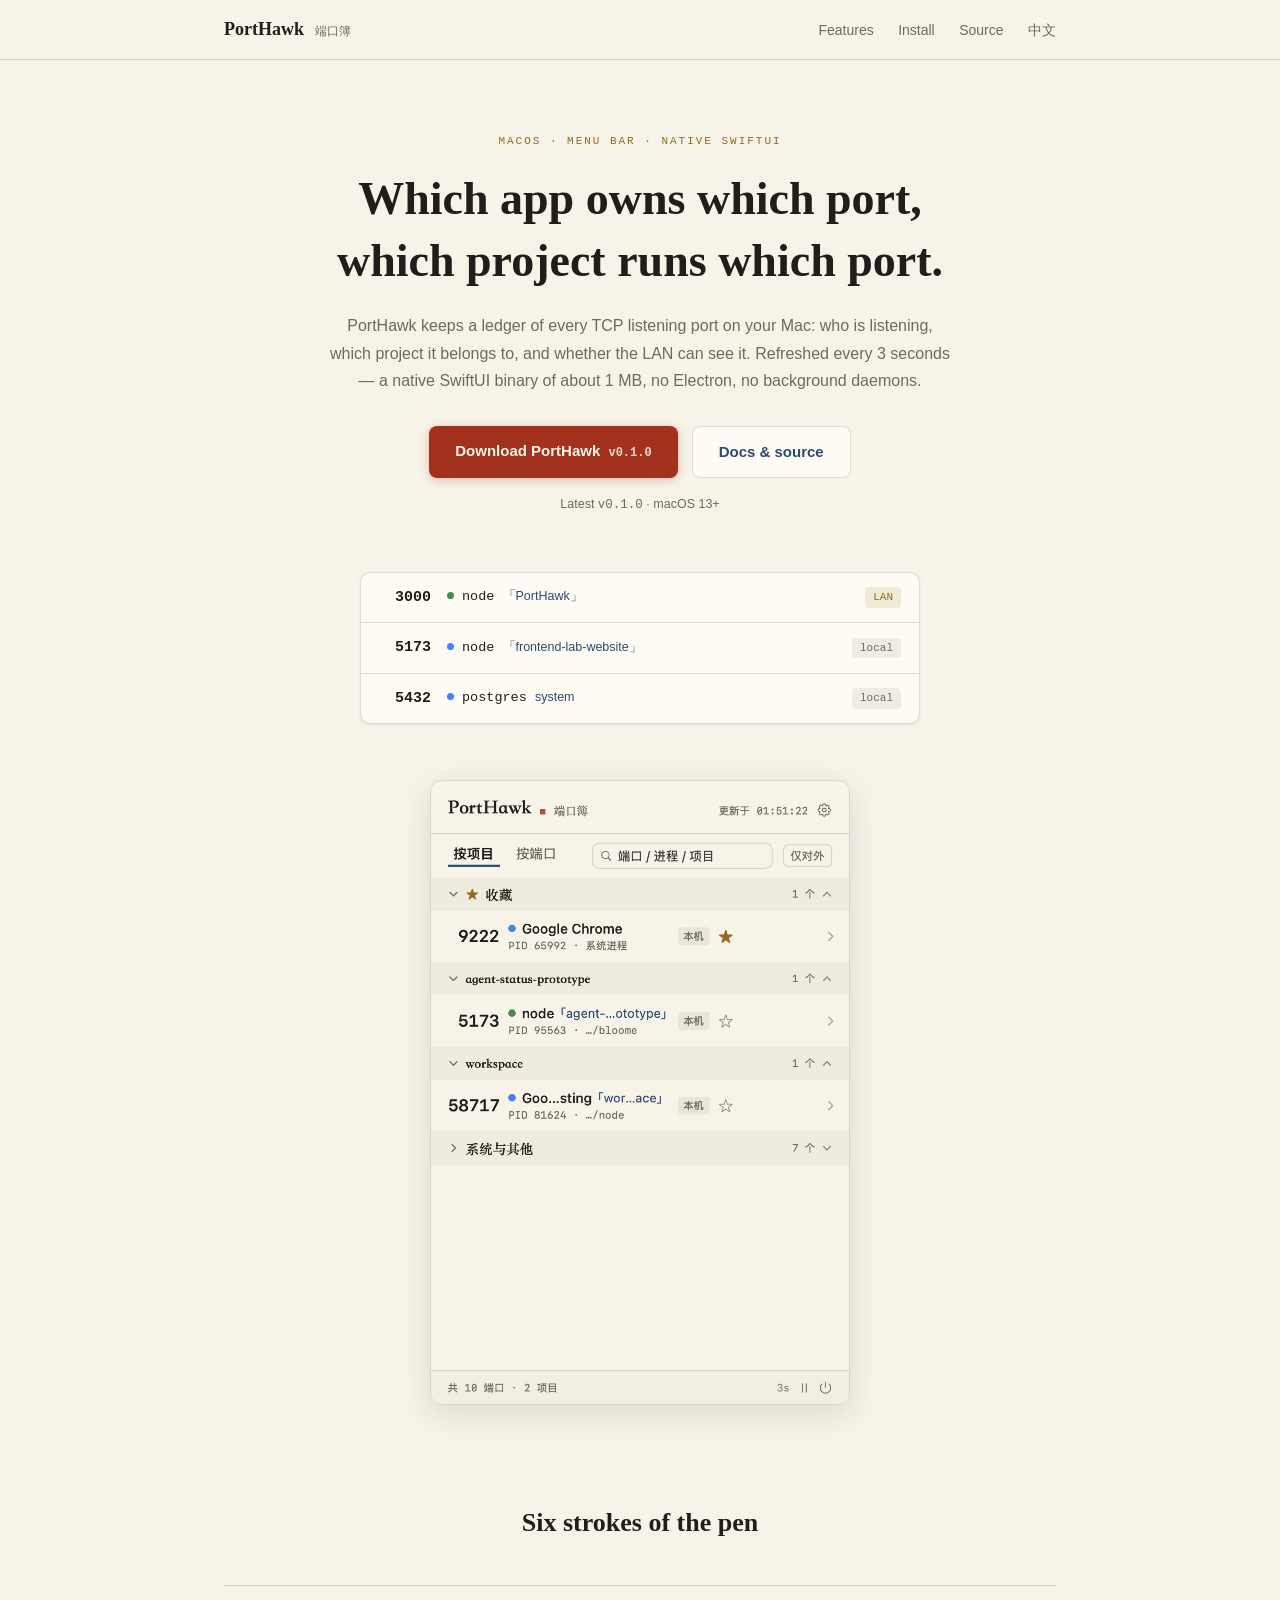
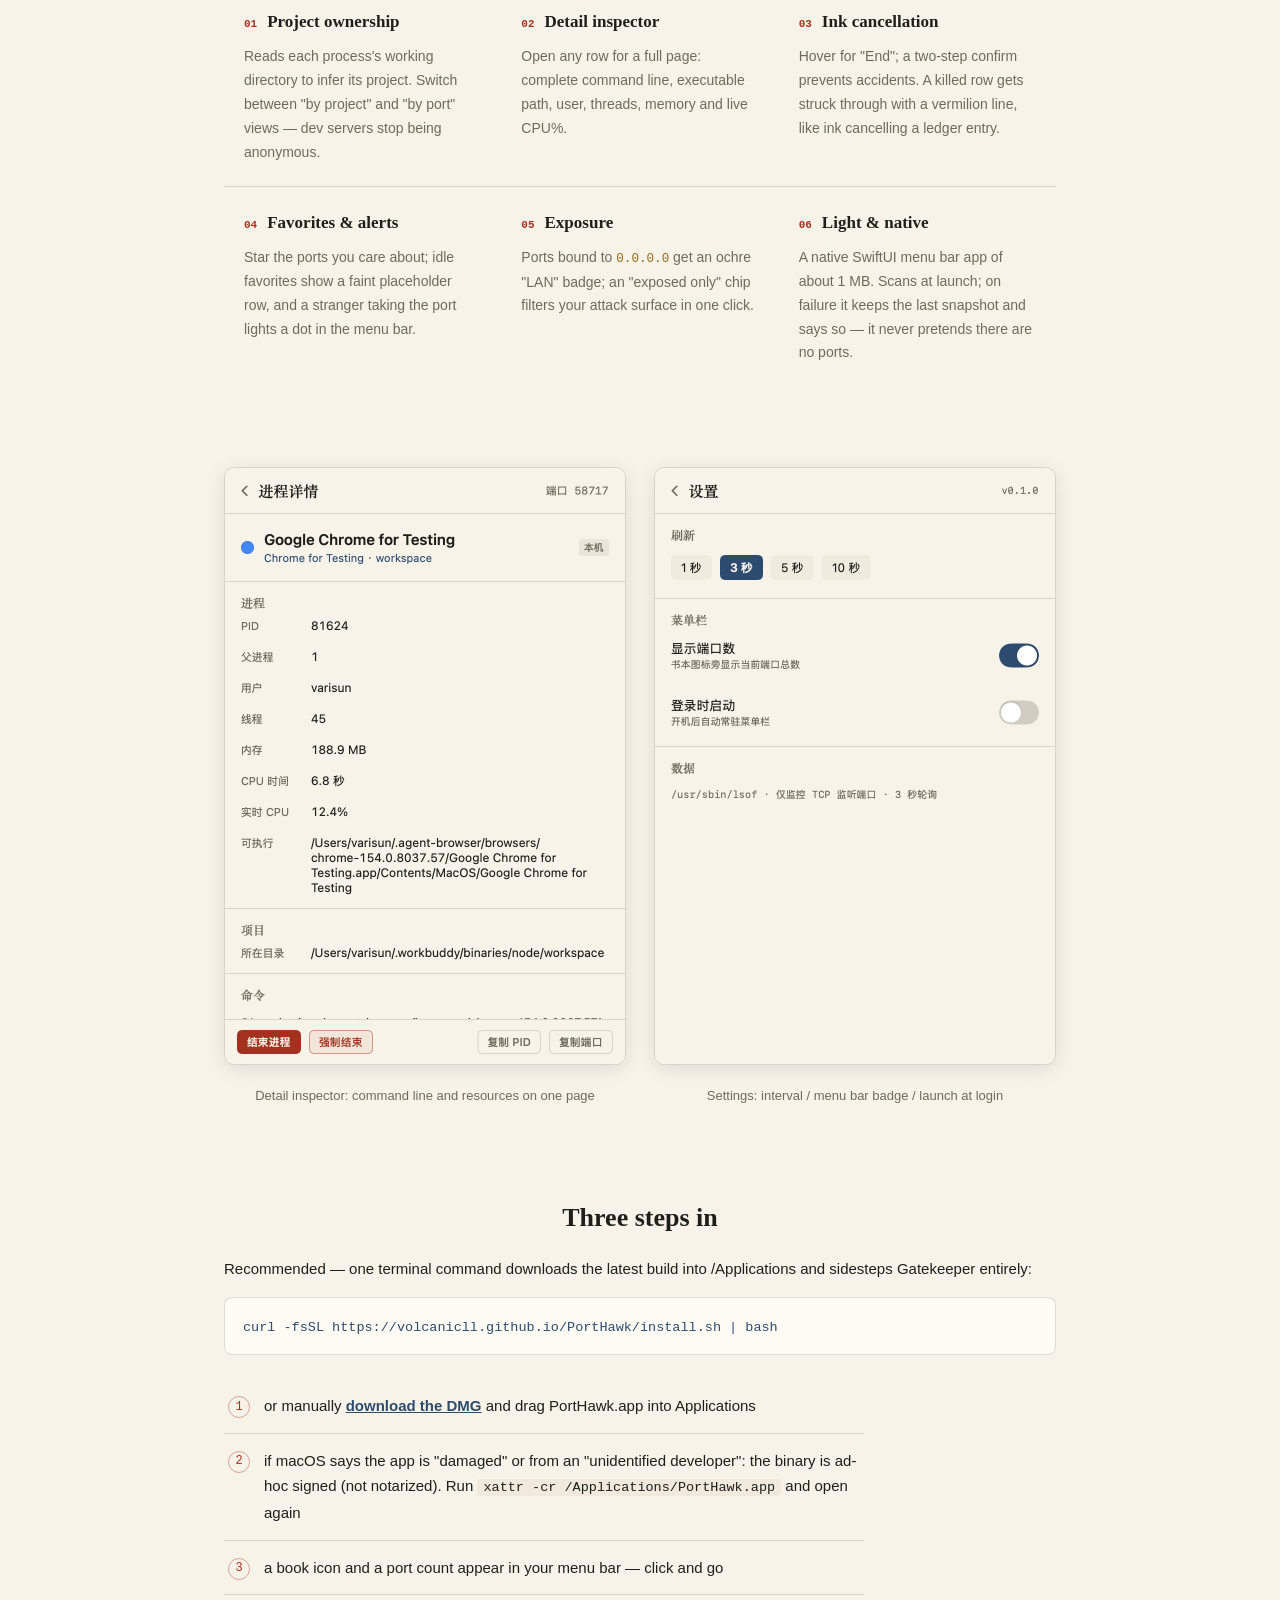
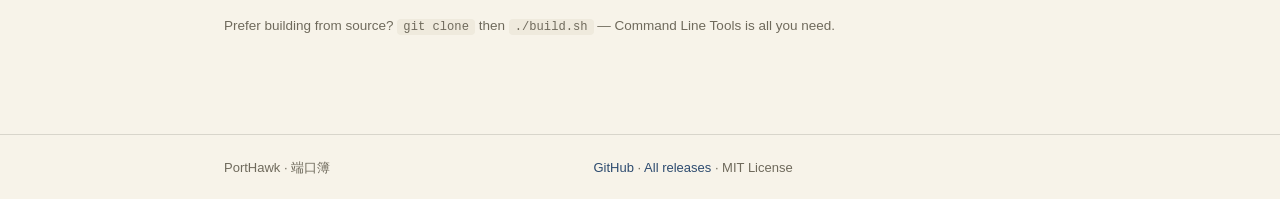
==== site/index-en.html @ 2f4e7729 "应用图标、中英文文档与落地页打磨 - Tools/make-icon.swift：纸面账簿风图标（墨蓝鹰形双箭 + 朱砂点），icns 接入构建 - README.en.md 英文文档；site 新增" ====
<!DOCTYPE html>
<html lang="en">
<head>
  <meta charset="UTF-8">
  <meta name="viewport" content="width=device-width, initial-scale=1.0">
  <title>PortHawk · Port Ledger — which app owns which port, at a glance</title>
  <meta name="description" content="PortHawk is a port ledger living in your macOS menu bar: which app owns which port, which project runs which port. Native SwiftUI, ~1 MB.">
  <link rel="stylesheet" href="style.css">
  <link rel="icon" href="assets/icon.png">
</head>
<body>

  <header class="topbar">
    <div class="wrap topbar-inner">
      <span class="brand">PortHawk <span class="brand-zh">端口簿</span></span>
      <nav>
        <a href="#features">Features</a>
        <a href="#install">Install</a>
        <a href="https://github.com/volcanicll/PortHawk" target="_blank" rel="noopener">Source</a>
        <a href="index.html" title="切换到中文">中文</a>
      </nav>
    </div>
  </header>

  <section class="hero wrap">
    <p class="eyebrow">macOS · menu bar · native SwiftUI</p>
    <h1>Which app owns which port,<br>which project runs which port.</h1>
    <p class="sub">
      PortHawk keeps a ledger of every TCP listening port on your Mac: who is listening,
      which project it belongs to, and whether the LAN can see it. Refreshed every 3 seconds —
      a native SwiftUI binary of about 1 MB, no Electron, no background daemons.
    </p>
    <div class="hero-actions">
      <a id="download-btn" class="btn btn-primary" href="https://github.com/volcanicll/PortHawk/releases/latest">
        Download PortHawk <span class="btn-ver" id="download-version"></span>
      </a>
      <a class="btn btn-ghost" href="https://github.com/volcanicll/PortHawk#readme">Docs &amp; source</a>
    </div>
    <p class="hero-meta" id="release-meta">
      Latest <span class="mono" id="release-version">v0.1.0</span> · macOS 13+
    </p>
  </section>

  <section class="wrap ledger-demo" aria-hidden="true">
    <div class="demo-card">
      <div class="demo-row">
        <span class="demo-port">3000</span>
        <span class="demo-name"><i class="dot dot-green"></i>node <em>「PortHawk」</em></span>
        <span class="demo-badge">LAN</span>
      </div>
      <div class="demo-row">
        <span class="demo-port">5173</span>
        <span class="demo-name"><i class="dot dot-blue"></i>node <em>「frontend-lab-website」</em></span>
        <span class="demo-badge">local</span>
      </div>
      <div class="demo-row">
        <span class="demo-port">5432</span>
        <span class="demo-name"><i class="dot dot-blue"></i>postgres <em>system</em></span>
        <span class="demo-badge">local</span>
      </div>
    </div>
  </section>

  <section class="wrap screenshot">
    <img src="assets/panel.png" alt="PortHawk ledger panel" loading="lazy">
  </section>

  <section id="features" class="wrap features">
    <h2>Six strokes of the pen</h2>
    <div class="feature-grid">
      <article class="feature">
        <h3><span class="fno">01</span>Project ownership</h3>
        <p>Reads each process's working directory to infer its project. Switch between "by project" and "by port" views — dev servers stop being anonymous.</p>
      </article>
      <article class="feature">
        <h3><span class="fno">02</span>Detail inspector</h3>
        <p>Open any row for a full page: complete command line, executable path, user, threads, memory and live CPU%.</p>
      </article>
      <article class="feature">
        <h3><span class="fno">03</span>Ink cancellation</h3>
        <p>Hover for "End"; a two-step confirm prevents accidents. A killed row gets struck through with a vermilion line, like ink cancelling a ledger entry.</p>
      </article>
      <article class="feature">
        <h3><span class="fno">04</span>Favorites &amp; alerts</h3>
        <p>Star the ports you care about; idle favorites show a faint placeholder row, and a stranger taking the port lights a dot in the menu bar.</p>
      </article>
      <article class="feature">
        <h3><span class="fno">05</span>Exposure</h3>
        <p>Ports bound to <code>0.0.0.0</code> get an ochre "LAN" badge; an "exposed only" chip filters your attack surface in one click.</p>
      </article>
      <article class="feature">
        <h3><span class="fno">06</span>Light &amp; native</h3>
        <p>A native SwiftUI menu bar app of about 1 MB. Scans at launch; on failure it keeps the last snapshot and says so — it never pretends there are no ports.</p>
      </article>
    </div>
  </section>

  <section class="wrap gallery">
    <figure>
      <img src="assets/detail.png" alt="Detail inspector" loading="lazy">
      <figcaption>Detail inspector: command line and resources on one page</figcaption>
    </figure>
    <figure>
      <img src="assets/settings.png" alt="Settings" loading="lazy">
      <figcaption>Settings: interval / menu bar badge / launch at login</figcaption>
    </figure>
  </section>

  <section id="install" class="wrap install">
    <h2>Three steps in</h2>
    <p class="install-lead">Recommended — one terminal command downloads the latest build into /Applications and sidesteps Gatekeeper entirely:</p>
    <div class="cmd-box">
      <code>curl -fsSL https://volcanicll.github.io/PortHawk/install.sh | bash</code>
    </div>
    <ol class="steps">
      <li><span>1</span><div class="step-text">or manually <a id="install-link" href="https://github.com/volcanicll/PortHawk/releases/latest">download the DMG</a> and drag PortHawk.app into Applications</div></li>
      <li><span>2</span><div class="step-text">if macOS says the app is "damaged" or from an "unidentified developer": the binary is ad-hoc signed (not notarized). Run <code>xattr -cr /Applications/PortHawk.app</code> and open again</div></li>
      <li><span>3</span><div class="step-text">a book icon and a port count appear in your menu bar — click and go</div></li>
    </ol>
    <p class="build-note">Prefer building from source? <code>git clone</code> then <code>./build.sh</code> — Command Line Tools is all you need.</p>
  </section>

  <footer class="footer">
    <div class="wrap footer-inner">
      <span>PortHawk · 端口簿</span>
      <span><a href="https://github.com/volcanicll/PortHawk" target="_blank" rel="noopener">GitHub</a> · <a href="https://github.com/volcanicll/PortHawk/releases" target="_blank" rel="noopener">All releases</a> · MIT License</span>
      <span class="mono footer-deployed" id="deployed-note"></span>
    </div>
  </footer>

  <script src="app.js"></script>
</body>
</html>
---- site/style.css ----
/* PortHawk 落地页 · 纸面账簿视觉，与应用同源 */
:root {
  --paper: #F7F3E9;
  --card: #FDFBF4;
  --paper-deep: #EFEADD;
  --ink: #1F1E1A;
  --ink-soft: #6F6A5C;
  --blue: #2D4B6F;
  --vermilion: #A3321C;
  --ochre: #966A1D;
  --hairline: rgba(31, 30, 26, 0.14);
  --serif: "Songti SC", "STSong", "Noto Serif SC", Georgia, "Times New Roman", serif;
  --sans: -apple-system, BlinkMacSystemFont, "PingFang SC", "Helvetica Neue", sans-serif;
  --mono: "SF Mono", ui-monospace, Menlo, Consolas, monospace;
}

* { margin: 0; padding: 0; box-sizing: border-box; }

body {
  background: var(--paper);
  color: var(--ink);
  font-family: var(--sans);
  line-height: 1.7;
  -webkit-font-smoothing: antialiased;
}

.wrap { max-width: 880px; margin: 0 auto; padding: 0 24px; }
.mono { font-family: var(--mono); }
code { font-family: var(--mono); font-size: 0.9em; background: var(--paper-deep); padding: 1px 6px; border-radius: 4px; }

/* 顶栏 */
.topbar { border-bottom: 1px solid var(--hairline); background: var(--paper); }
.topbar-inner { display: flex; justify-content: space-between; align-items: center; padding: 14px 24px; }
.brand { font-family: var(--serif); font-weight: 700; font-size: 18px; }
.brand-zh { font-size: 12px; color: var(--ink-soft); margin-left: 6px; font-weight: 400; }
.topbar nav a { margin-left: 20px; color: var(--ink-soft); text-decoration: none; font-size: 14px; }
.topbar nav a:hover { color: var(--blue); }

/* 主视觉 */
.hero { text-align: center; padding: 72px 24px 8px; }
.eyebrow { font-family: var(--mono); font-size: 11px; letter-spacing: 0.18em; text-transform: uppercase; color: var(--ochre); margin-bottom: 18px; }
.hero h1 { font-family: var(--serif); font-size: clamp(30px, 5.4vw, 46px); font-weight: 900; line-height: 1.35; }
.hero .sub { max-width: 620px; margin: 20px auto 0; color: var(--ink-soft); font-size: 16px; }
.hero-actions { margin-top: 32px; display: flex; gap: 14px; justify-content: center; flex-wrap: wrap; }
.hero-meta { margin-top: 16px; font-size: 12.5px; color: var(--ink-soft); }

.btn {
  display: inline-block; padding: 12px 26px; border-radius: 8px;
  text-decoration: none; font-size: 15px; font-weight: 600;
  transition: transform 0.12s ease, box-shadow 0.12s ease;
}
.btn:hover { transform: translateY(-1px); }
.btn-primary { background: var(--vermilion); color: #FBF7EE; box-shadow: 0 2px 10px rgba(163, 50, 28, 0.28); }
.btn-primary:hover { box-shadow: 0 4px 16px rgba(163, 50, 28, 0.36); }
.btn-ghost { color: var(--blue); border: 1px solid var(--hairline); background: var(--card); }
.btn-ver { font-family: var(--mono); font-size: 12px; opacity: 0.85; margin-left: 4px; }

/* 装饰账簿 */
.ledger-demo { margin-top: 48px; }
.demo-card {
  max-width: 560px; margin: 0 auto; background: var(--card);
  border: 1px solid var(--hairline); border-radius: 10px; overflow: hidden;
  box-shadow: 0 1px 3px rgba(31, 30, 26, 0.08);
}
.demo-row {
  display: flex; align-items: center; gap: 16px;
  padding: 12px 18px; border-bottom: 1px solid var(--hairline);
  font-family: var(--mono); font-size: 13.5px;
}
.demo-row:last-child { border-bottom: none; }
.demo-port { font-weight: 700; font-size: 15px; min-width: 52px; text-align: right; }
.demo-name { flex: 1; color: var(--ink); }
.demo-name em { font-style: normal; color: var(--blue); font-family: var(--sans); font-size: 12.5px; }
.demo-badge { font-size: 11px; padding: 1px 8px; border-radius: 4px; background: rgba(111, 106, 92, 0.1); color: var(--ink-soft); }
.demo-row:first-child .demo-badge { background: rgba(150, 106, 29, 0.12); color: var(--ochre); }
.dot { display: inline-block; width: 7px; height: 7px; border-radius: 50%; margin-right: 8px; vertical-align: 1px; }
.dot-green { background: #4C8A45; }
.dot-blue { background: #4285F4; }

/* 截图 */
.screenshot { margin-top: 56px; text-align: center; }
.screenshot img {
  max-width: 420px; width: 100%;
  border: 1px solid var(--hairline); border-radius: 12px;
  box-shadow: 0 8px 32px rgba(31, 30, 26, 0.12);
}

/* 功能 */
.features { padding: 88px 24px 0; }
.features h2, .install h2 { font-family: var(--serif); font-size: 26px; font-weight: 900; text-align: center; }
.feature-grid {
  margin-top: 40px; display: grid;
  grid-template-columns: repeat(auto-fit, minmax(240px, 1fr)); gap: 0;
}
.feature { padding: 22px 20px; border-top: 1px solid var(--hairline); }
.feature h3 { font-family: var(--serif); font-size: 17px; display: flex; align-items: baseline; gap: 10px; }
.fno { font-family: var(--mono); font-size: 11px; color: var(--vermilion); }
.feature p { margin-top: 8px; font-size: 14px; color: var(--ink-soft); }
.feature code { background: none; padding: 0; color: var(--ochre); }

/* 截图画廊 */
.gallery { margin-top: 80px; display: grid; grid-template-columns: 1fr 1fr; gap: 28px; }
.gallery figure { text-align: center; }
.gallery img {
  width: 100%; border: 1px solid var(--hairline); border-radius: 10px;
  box-shadow: 0 4px 18px rgba(31, 30, 26, 0.1);
}
.gallery figcaption { margin-top: 12px; font-size: 13px; color: var(--ink-soft); }

/* 安装 */
.install { padding: 88px 24px 0; }
.install-lead { margin-top: 16px; font-size: 15px; }
.cmd-box {
  margin-top: 16px; background: var(--card); border: 1px solid var(--hairline);
  border-radius: 8px; padding: 14px 18px; overflow-x: auto;
}
.cmd-box code { background: none; padding: 0; font-size: 13.5px; color: var(--blue); }
.steps { list-style: none; margin-top: 24px; max-width: 640px; }
.steps li {
  display: flex; align-items: flex-start; gap: 14px;
  padding: 14px 4px; border-bottom: 1px solid var(--hairline); font-size: 15px;
}
.steps li span {
  font-family: var(--mono); font-size: 12px; color: var(--vermilion);
  border: 1px solid rgba(163, 50, 28, 0.4); border-radius: 50%;
  width: 22px; height: 22px; display: inline-flex; align-items: center; justify-content: center;
  flex: none; margin-top: 3px;
}
.step-text { flex: 1; min-width: 0; }
.steps code { word-break: break-all; }
.steps a { color: var(--blue); font-weight: 600; }
.build-note { margin-top: 20px; font-size: 13.5px; color: var(--ink-soft); }

/* 页脚 */
.footer { margin-top: 96px; border-top: 1px solid var(--hairline); }
.footer-inner {
  display: flex; justify-content: space-between; align-items: center; gap: 12px;
  padding: 22px 24px; font-size: 13px; color: var(--ink-soft); flex-wrap: wrap;
}
.footer a { color: var(--blue); text-decoration: none; }
.footer a:hover { text-decoration: underline; }
.footer-deployed { font-size: 11px; }

@media (max-width: 640px) {
  .gallery { grid-template-columns: 1fr; }
  .hero { padding-top: 48px; }
}
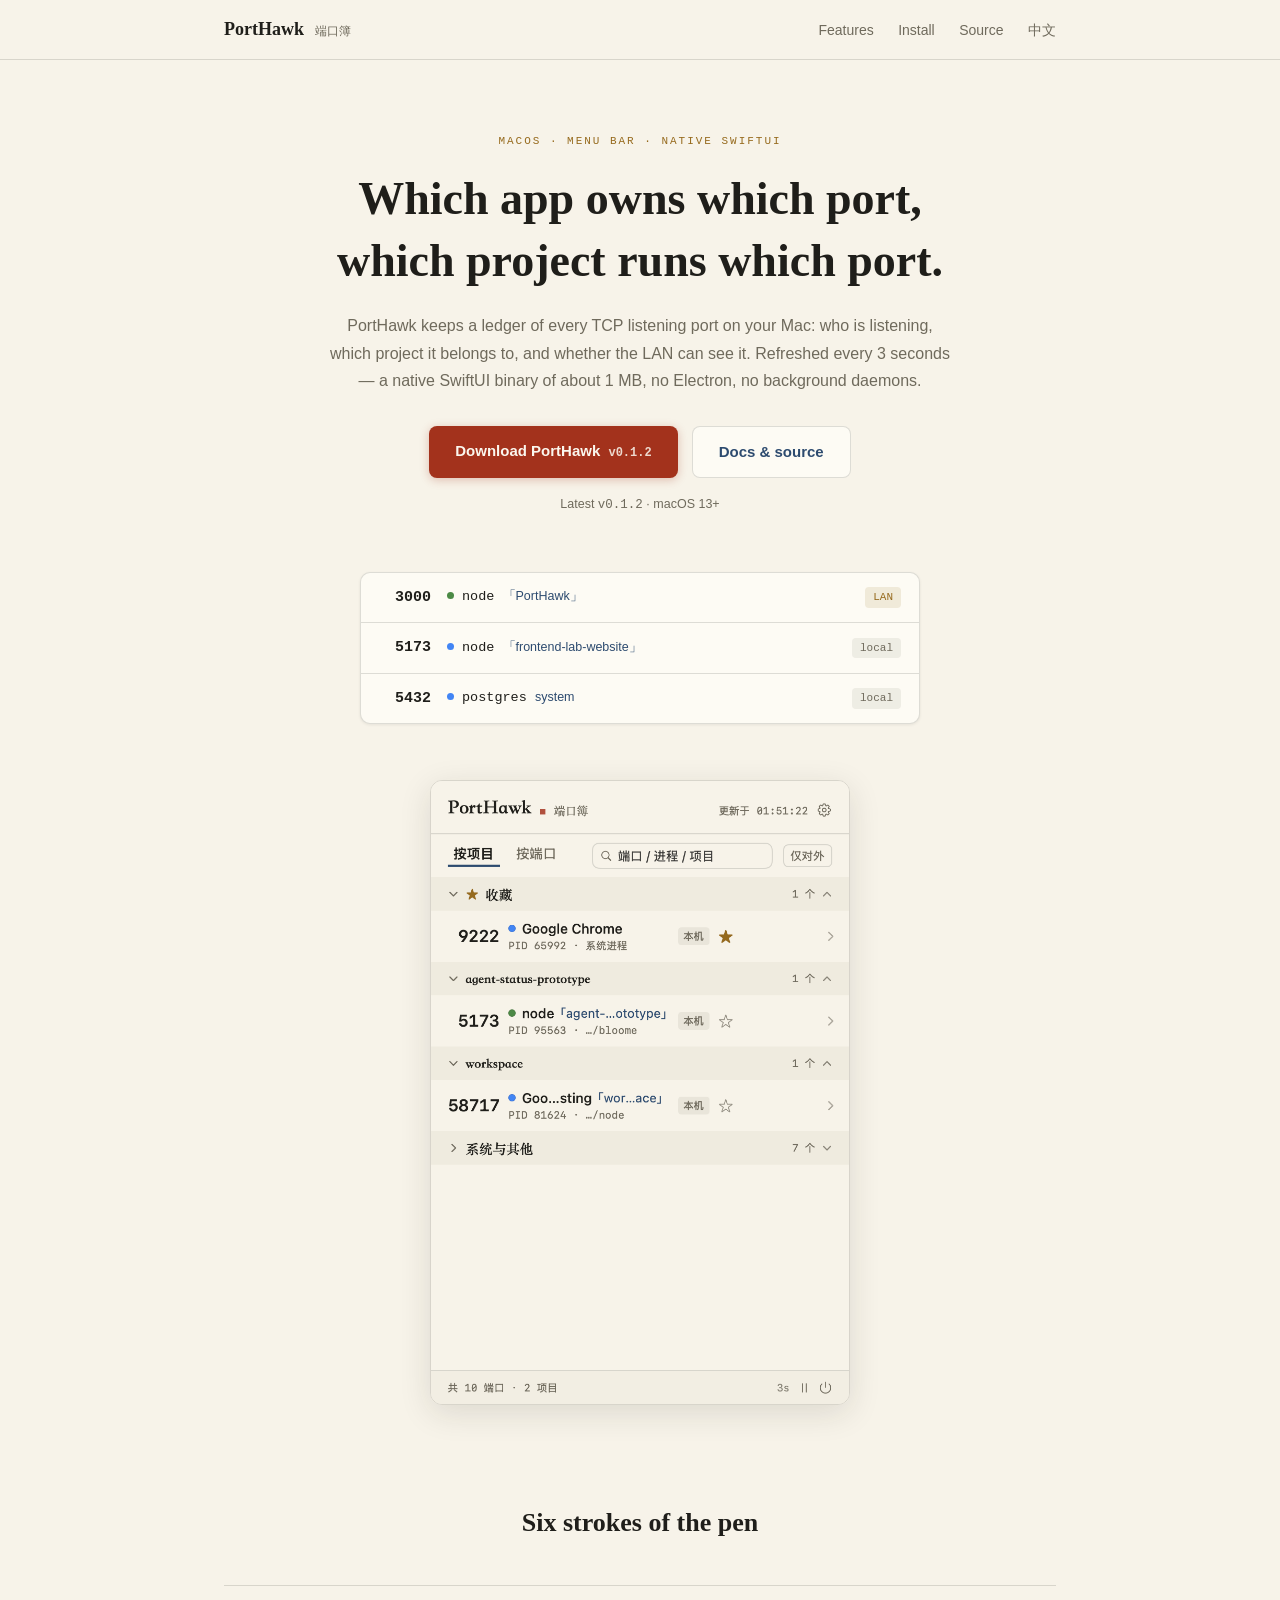
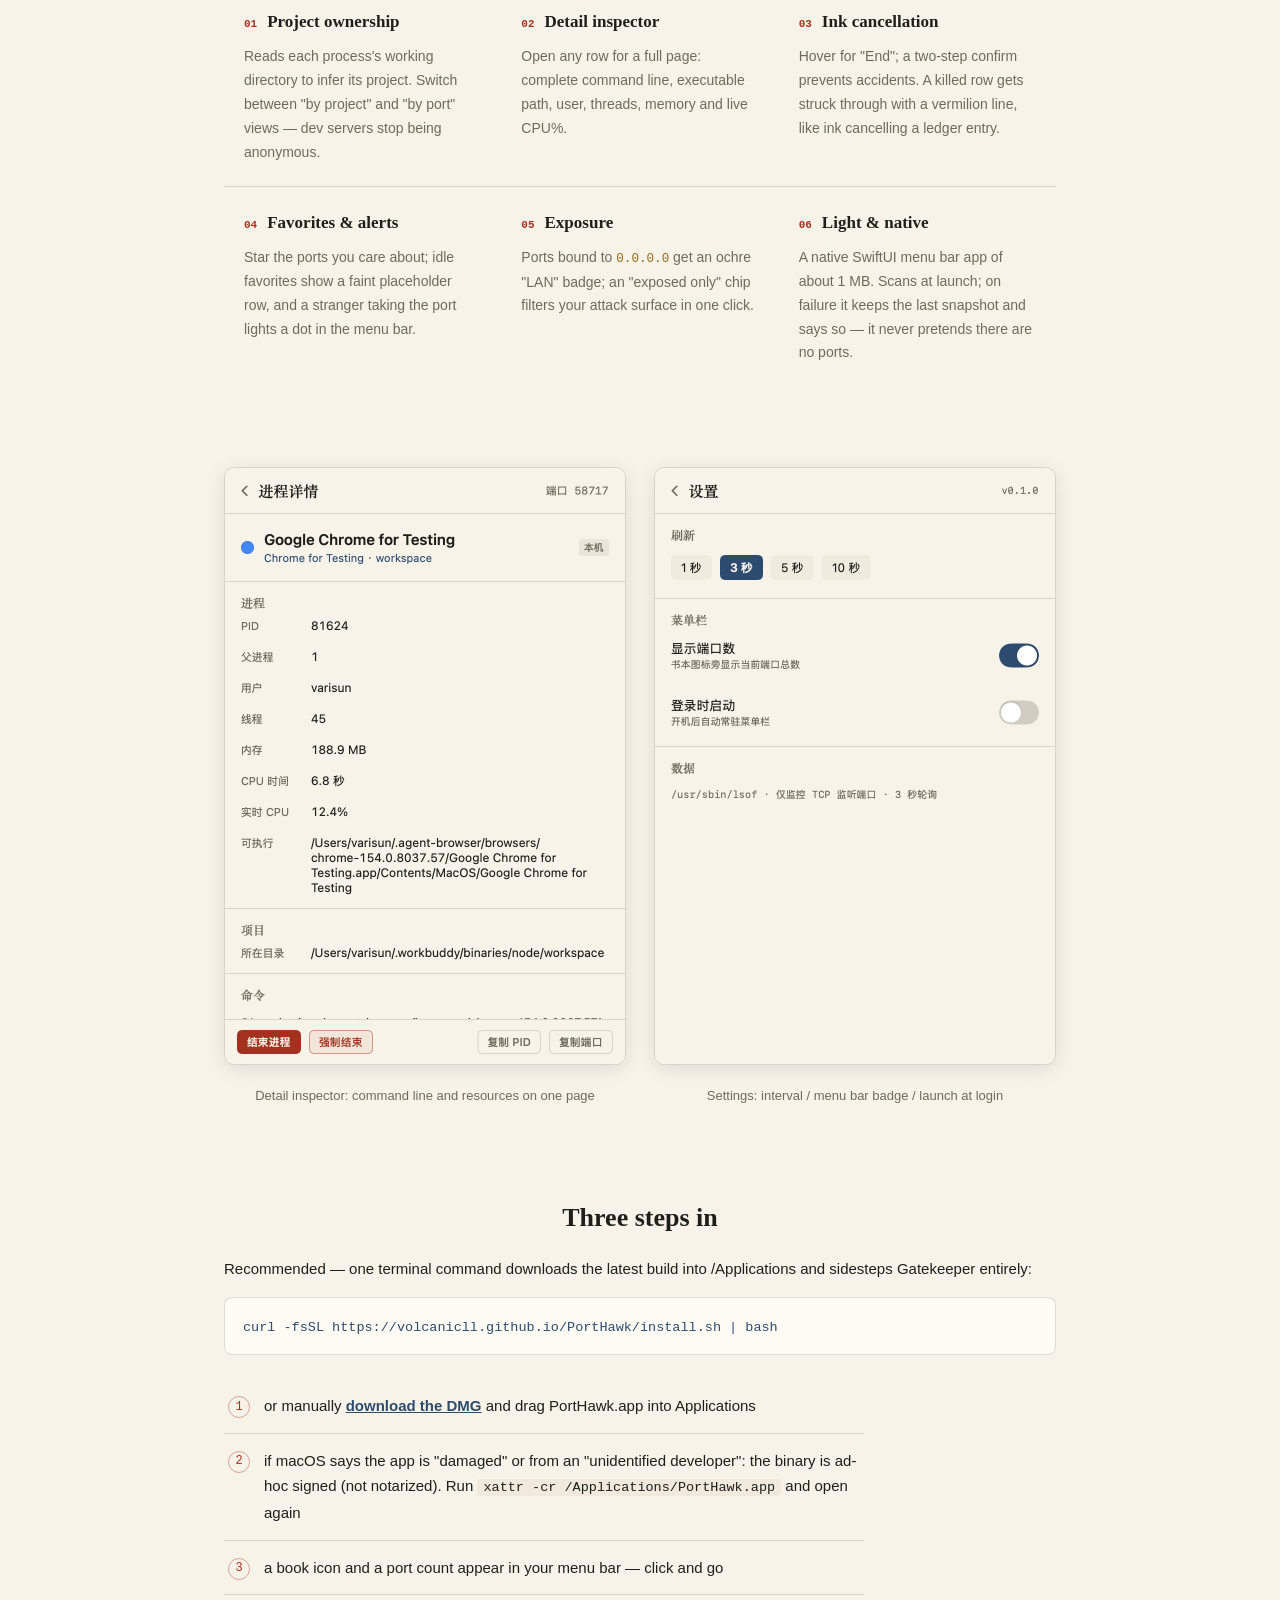
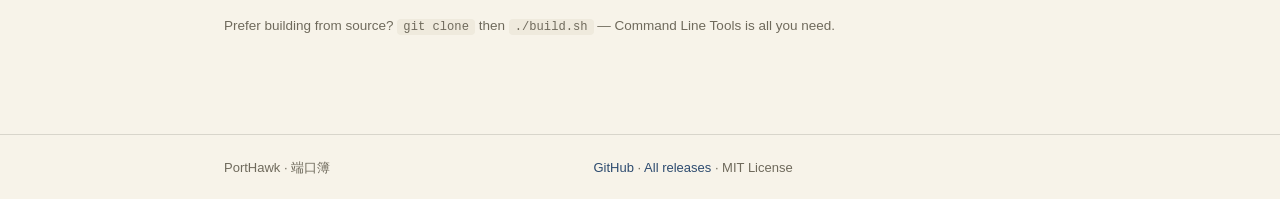
==== commit 98a30692: "落地页版本获取加 atom 备路径（github.com 域名不受 API 限流），下载按钮改固定名直链" ====
--- a/site/index-en.html
+++ b/site/index-en.html
@@ -37,7 +37,7 @@
       <a class="btn btn-ghost" href="https://github.com/volcanicll/PortHawk#readme">Docs &amp; source</a>
     </div>
     <p class="hero-meta" id="release-meta">
-      Latest <span class="mono" id="release-version">v0.1.0</span> · macOS 13+
+      Latest <span class="mono" id="release-version">v0.1.2</span> · macOS 13+
     </p>
   </section>
 
